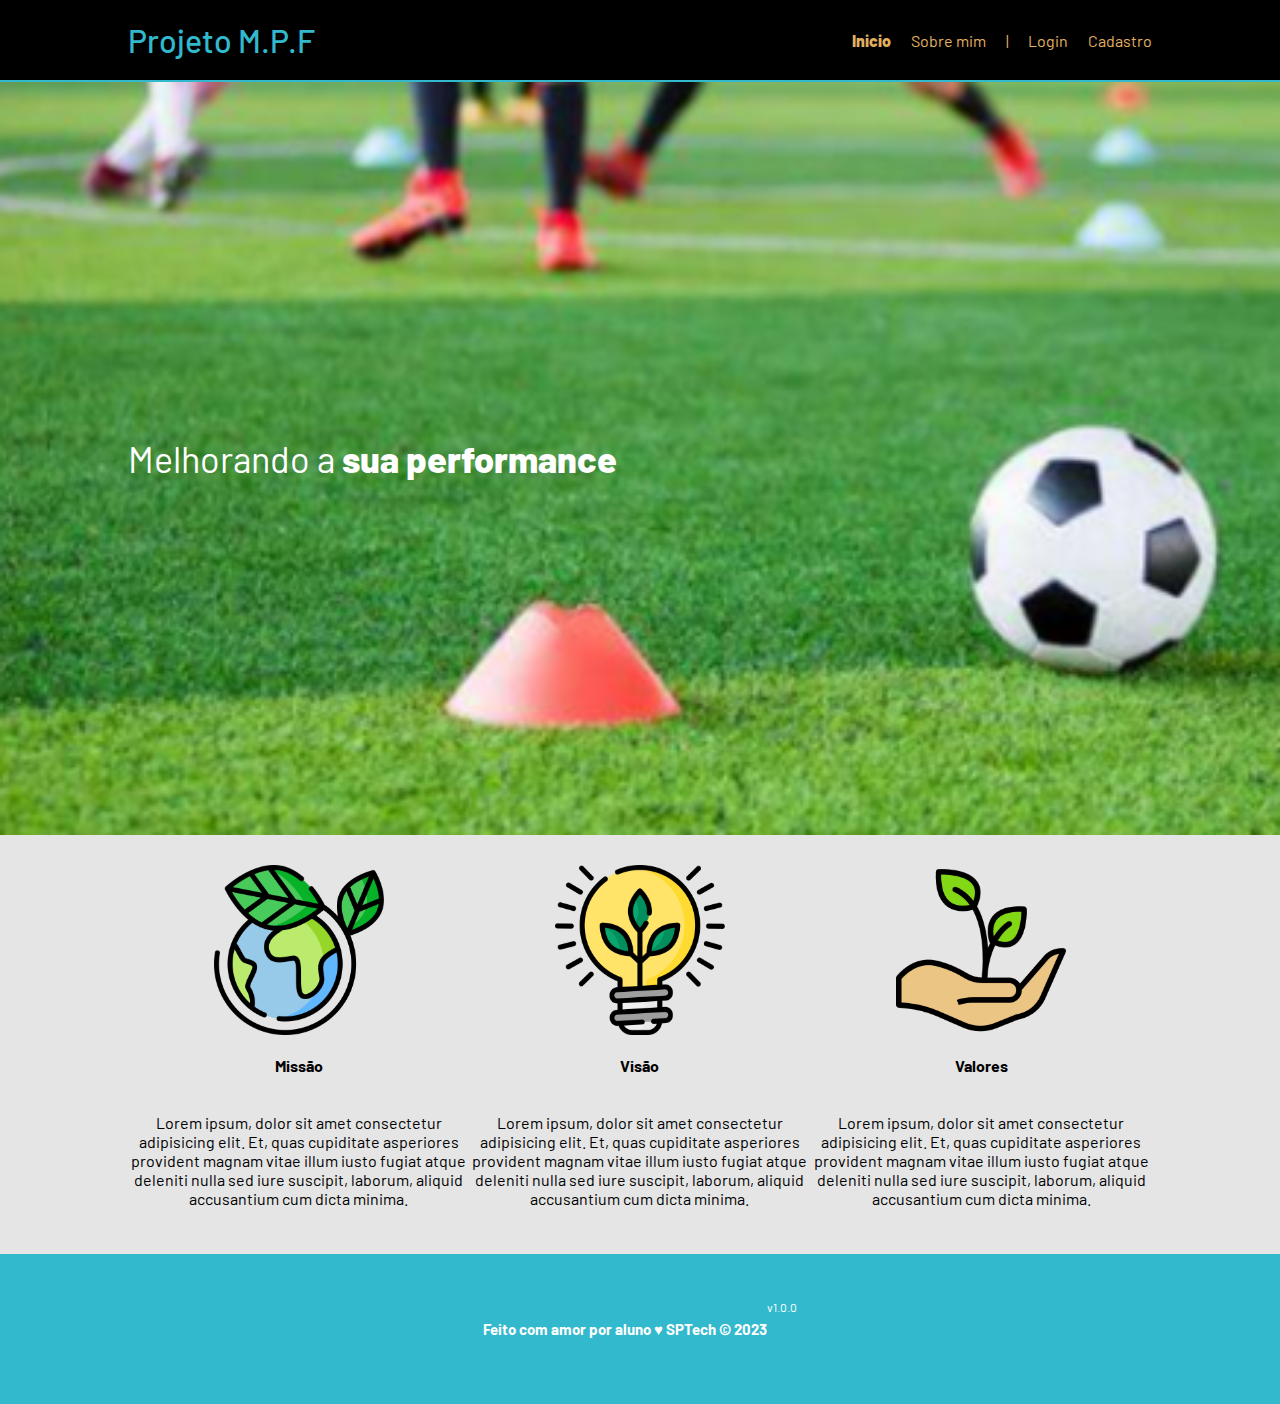
==== site/public/index.html @ cc3e9456 "implementação web-data-wiz" ====
<!DOCTYPE html>
<html lang="en">

<head>
    <meta charset="UTF-8">
    <meta http-equiv="X-UA-Compatible" content="IE=edge">
    <meta name="viewport" content="width=device-width, initial-scale=1.0">

    <title>Projeto M.P.F</title>

    <script src="./js/sessao.js"></script>

    <link rel="stylesheet" href="./css/estilo.css">
    <link rel="icon" href="./assets/icon/favicon2.ico">
    <link rel="preconnect" href="https://fonts.gstatic.com">
</head>

<body>
    <div class="header">
      <div class="container">
        <h1 class="titulo">Projeto M.P.F</h1>
        <ul class="navbar">
          <li class="agora">
            <a href="#">Inicio</a>
          </li>
          <li>
            <a href="sobre mim.html">Sobre mim</a>
          </li>
          <li>|</li>
          <li>
            <a href="login.html">Login</a>
          </li>
          <li>
            <a href="cadastro.html">Cadastro</a>
          </li>
        </ul>
      </div>
    </div>
  
    <div class="banner">
      <div class="container">
        <p>Melhorando a <span>sua performance</span></p>
      </div>
    </div>
  
    <div class="social">
      <div class="container">
        <div class="boxes">
          <div class="box">
            <img src="assets/imgs/planet-earth_color.png">
            <h4>Missão</h4>
            <p>Lorem ipsum, dolor sit amet consectetur adipisicing elit. Et, quas cupiditate asperiores provident magnam
              vitae illum iusto fugiat atque deleniti nulla sed iure suscipit, laborum, aliquid accusantium cum dicta
              minima.</p>
          </div>
          <div class="box">
            <img src="assets/imgs/lightbulb_color.png">
            <h4>Visão</h4>
            <p>Lorem ipsum, dolor sit amet consectetur adipisicing elit. Et, quas cupiditate asperiores provident magnam
              vitae illum iusto fugiat atque deleniti nulla sed iure suscipit, laborum, aliquid accusantium cum dicta
              minima.</p>
          </div>
          <div class="box">
            <img src="assets/imgs/growth_color.png">
            <h4>Valores</h4>
            <p>Lorem ipsum, dolor sit amet consectetur adipisicing elit. Et, quas cupiditate asperiores provident magnam
              vitae illum iusto fugiat atque deleniti nulla sed iure suscipit, laborum, aliquid accusantium cum dicta
              minima.</p>
          </div>
        </div>
      </div>
    </div>
  
    <div class="footer">
      <div class="container">
        <h4>Feito com amor por aluno &hearts; SPTech &copy; 2023</h4>
        <span class="version">v1.0.0</span>
      </div>
    </div>
  </body>

</html>
---- site/public/css/estilo.css ----
@import url('https://fonts.googleapis.com/css2?family=Barlow:ital,wght@0,100;0,200;0,300;0,400;0,500;0,600;0,700;0,800;0,900;1,100;1,200;1,300;1,400;1,500;1,600;1,700;1,800;1,900&display=swap');

body {
  margin: 0;
  padding: 0;
  font-family: 'Barlow', 'Segoe UI', 'Segoe UI', Tahoma, Geneva, Verdana, sans-serif;
  background-color: black;
}

:root {
  --tamanho-header: 80px;
  --tamanho-banner: calc(100vh - var(--tamanho-header) - var(--tamanho-footer) - 2px);
  --tamanho-simulador: calc(100vh - var(--tamanho-header) - var(--tamanho-footer) - 2px);
  --tamanho-login: calc(100vh - var(--tamanho-header) - var(--tamanho-footer) - 2px);
  --tamanho-footer: 65px;
}

.container {
  display: flex;
  width: 80%;
  margin: auto;
}

.header {
  height: var(--tamanho-header);
  border-bottom: 2px solid #32b9cd;
}

.header .container {
  justify-content: space-between;
  align-items: center;
  height: 100%;
}

.header a {
  text-decoration: none;
  color: #e3b062;
}

.agora {
  font-weight: 800;
}

.navbar {
  width: 300px;
  display: flex;
  align-items: center;
  justify-content: space-between;
  list-style: none;
  color: #e3b062;
}

.titulo {
  color: #32b9cd;
  width: fit-content;
  font-weight: 500;
}

.header h1 {
  margin: 0;
}

/* BANNER */

.banner {
  height: var(--tamanho-banner);
  color: white;
  background-image: url('../assets/imgs/Capa_projeto.png');
  background-size: cover;
}

.banner .container {
  justify-content:left; 
  align-items: center;
  height: 100%;
}

.banner .container p {
  width: 50%;
  margin: 0;
  padding: 0;
  font-size: 36px;
}

.banner .container span {
  font-weight: 800;
}

/* MISSÃO VISÃO VALORES */

.social {
  background-color: #e5e5e5;
  display: flex;
}

.social .container {
  justify-content: center;
}

.box img {
  width: 170px;
}

.social .container .boxes {
  display: flex;
  justify-content: space-between;
  width: 100%;
  padding: 30px 0;
}

.social p {
  text-align: center;
}

.box {
  display: flex;
  flex-direction: column;
  align-items: center;
}

/* FOOTER */

.footer {
  background-color: #32b9cd;
  height: 150px;
  color: #fff;
  display: flex;
  font-size: 15px;
}

.footer .container {
  justify-content: center;
  text-align: center;
}

.footer .container .version {
  font-size: 12px;
}

/* LOGIN */

.login {
  height: var(--tamanho-login);
  background-image: url('../assets/imgs/bg-jelly-fish-para-home.png');
  background-size: cover;
}

.login .container {
  justify-content: center;
  align-items: center;
  height: 100%;
}

.card {
  width: 50%;
  background-color: #e5e5e5;
  border-radius: 10px;
  display: flex;
  align-items: center;
  justify-content: space-evenly;
  color: palevioletred;
  flex-direction: column;
  height: fit-content;
  padding: 20px 0;
}

.card h2 {
  margin: 0;
  font-size: 30px;
}

.formulario {
  display: flex;
  height: 90%;
  width: 80%;
  justify-content: space-around;
  flex-direction: column;
}

.formulario span {
  font-size: 15px;
  font-weight: 800;
}

.formulario input {
  border: 2px solid #32b9cd;
  text-align: center;
  border-radius: 10px;
  margin: 0;
}

.formulario select {
  border: 2px solid #32b9cd;
  background-color: white;
  color: gray;
  height: 36px;
  text-align: center;
  border-radius: 10px;
  margin: 0;
}

.campo {
  display: flex;
  flex-direction: column;
  justify-content: start;
  padding: 5px 0;
}

.botao {
  cursor: pointer;
  font-family: "Barlow", sans-serif;
  border: 0;
  border-radius: 5px;
  font-weight: 600;
  font-size: 18px;
  color: #fff;
  background-color: #ED145B;
  width: 120px;
  height: 30px;
  align-self: center;
  margin-top: 20px;
}

.loading-div {
  width: 50px;
  display: none;
}

.loading-div img {
  height: 50px;
  width: 50px;
}

#div_erros_login {
  display: none
}

/* FORMULARIO */

.alerta_erro{
  display: flex;
  justify-content: flex-end;
}

.card_erro {
  display: none;
  background-color: #fff;
  color: black;
  width: 230px;
  position: fixed;
  border-radius: 4px;
  border: #ED145B 3px solid;
  padding: 10px;
  margin-right: 10%;
}

.card_erro #mensagem_erro{
  font-weight: 500;
  font-size: 20px;
}

.formulario .tipo_campo {
  font-size: 20px;
  font-weight: 600 !important;
}

.formulario {
  display: flex;
  flex-direction: column;
}

input {
  margin-bottom: 10px;
  border: 2px solid #32b9cd;
  padding: 10px;
  text-align: center;
  border-radius: 10px;
}

.btn {
  font-family: "Barlow", sans-serif;
  border: 0;
  border-radius: 5px;
  font-weight: 600;
  font-size: 18px;
  padding: 10px 15px;
  color: white;
  background-color: #ED145B;
  width: 120px;
  align-self: center;
  margin-top: 5px;
}

.loading-div {
  width: 50px;
  margin: auto;
  display: none;
}

.loading-div img {
  height: 50px;
  width: 50px;
}

/* SIMULADOR */

.simulador {
  color: white;
}

.simulador .container {
  flex-direction: column;
  overflow: scroll; 
  height: var(--tamanho-simulador);
}

/* ALERTA */

#alerta {
  position: absolute;
  right: 0;
  bottom: 0;
}

.mensagem-alarme {
  background-color: white;
  border-radius: 5px;
  width: 300px;
  height: 80px;
  margin: 10px;
  padding: 10px 0;
  display: flex;
  justify-content: space-evenly;
  align-items: center;
}

.mensagem-alarme h3 {
  font-size: 14px;
  margin: 0;
}

.mensagem-alarme .informacao {
  width: 66%;
}

.alarme-sino {
  width: 48px;
  height: 48px;
  animation-name: bell;
  animation-duration: 4s;
  background-image: url('https://cdn-icons-png.flaticon.com/512/1157/1157000.png');
  background-size: cover;
  animation-iteration-count: infinite;
}

@keyframes bell {
  0%   {transform: rotate(25deg)}
  25%  {transform: rotate(-25deg)}
  50%  {transform: rotate(25deg)}
  75%  {transform: rotate(-25deg)}
  100% {transform: rotate(25deg)}
}
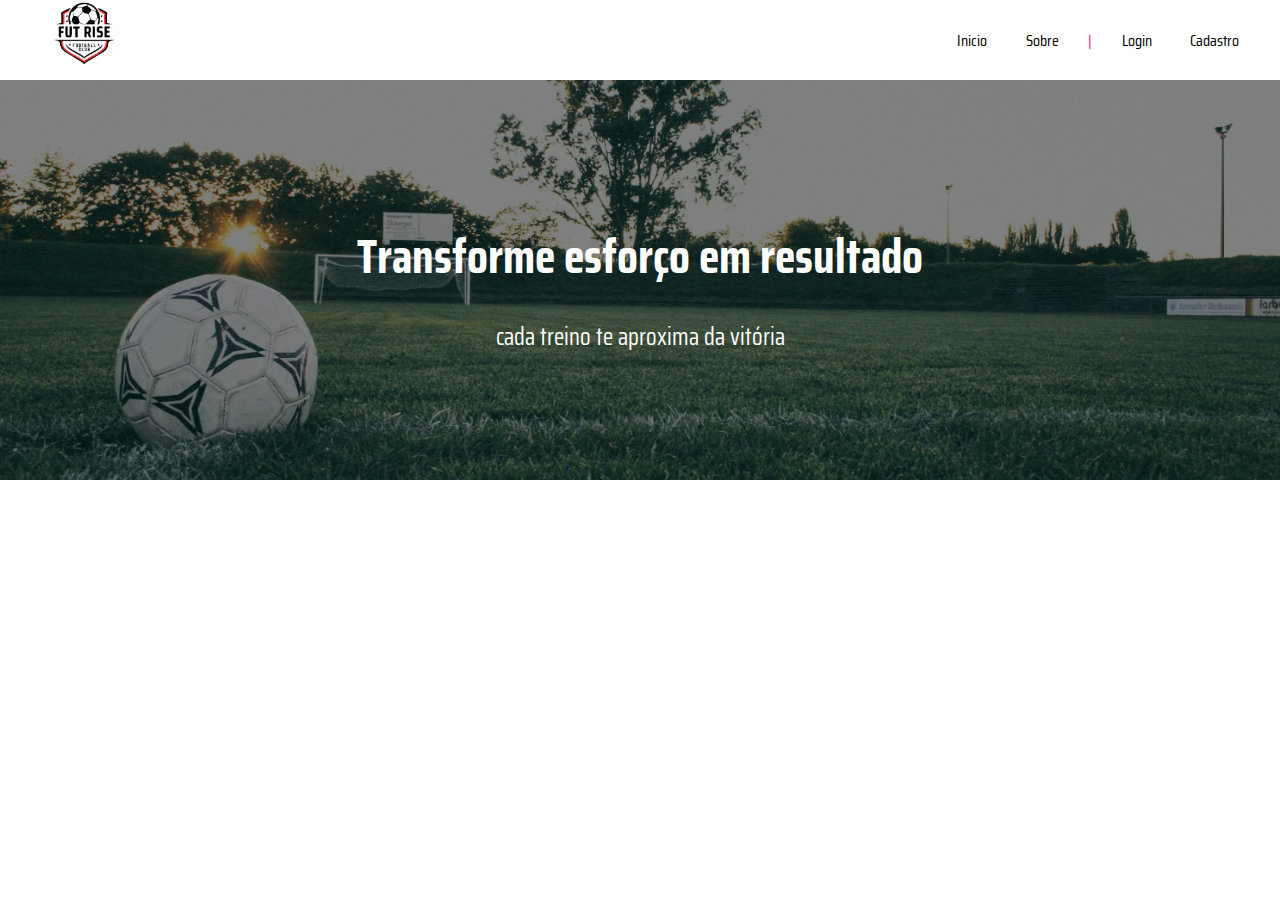
==== commit 53c84736: "html em andamento" ====
--- a/site/public/index.html
+++ b/site/public/index.html
@@ -11,72 +11,51 @@
     <script src="./js/sessao.js"></script>
 
     <link rel="stylesheet" href="./css/estilo.css">
-    <link rel="icon" href="./assets/icon/favicon2.ico">
+    <link rel="icon" href="./assets/icon/ico.ico">
+    <link href="https://fonts.googleapis.com/css2?family=Saira+Condensed:wght@300;400;700&display=swap" rel="stylesheet">
     <link rel="preconnect" href="https://fonts.gstatic.com">
 </head>
 
 <body>
-    <div class="header">
-      <div class="container">
-        <h1 class="titulo">Projeto M.P.F</h1>
-        <ul class="navbar">
-          <li class="agora">
-            <a href="#">Inicio</a>
-          </li>
-          <li>
-            <a href="sobre mim.html">Sobre mim</a>
-          </li>
-          <li>|</li>
-          <li>
-            <a href="login.html">Login</a>
-          </li>
-          <li>
-            <a href="cadastro.html">Cadastro</a>
-          </li>
-        </ul>
-      </div>
+  <div class="header">
+    <div class="container">
+      <h1 class="titulo">
+        <img src="assets/imgs/logoCerto.png" alt="Logo" class="logo">
+      </h1>
+      <ul class="navbar">
+        <li class="agora">
+          <a href="#">Inicio</a>
+        </li>
+        <li>
+          <a href="sobre mim.html">Sobre</a>
+        </li>
+        <li>|</li>
+        <li>
+          <a href="realLogin.html">Login</a>
+        </li>
+        <li>
+          <a href="cadastro.html">Cadastro</a>
+        </li>
+      </ul>
     </div>
+  </div>  
+  <section class="soccer">
+    <div class="soccer-text">
+        <h1>Transforme esforço em resultado</h1>
+        <p>cada treino te aproxima da vitória</p>
+    </div>
+    <img src="assets/imgs/firstSocc.jpg" alt="Imagem Hero" class="soccer-image">
+</section>
+
   
-    <div class="banner">
-      <div class="container">
-        <p>Melhorando a <span>sua performance</span></p>
-      </div>
-    </div>
-  
-    <div class="social">
-      <div class="container">
-        <div class="boxes">
-          <div class="box">
-            <img src="assets/imgs/planet-earth_color.png">
-            <h4>Missão</h4>
-            <p>Lorem ipsum, dolor sit amet consectetur adipisicing elit. Et, quas cupiditate asperiores provident magnam
-              vitae illum iusto fugiat atque deleniti nulla sed iure suscipit, laborum, aliquid accusantium cum dicta
-              minima.</p>
-          </div>
-          <div class="box">
-            <img src="assets/imgs/lightbulb_color.png">
-            <h4>Visão</h4>
-            <p>Lorem ipsum, dolor sit amet consectetur adipisicing elit. Et, quas cupiditate asperiores provident magnam
-              vitae illum iusto fugiat atque deleniti nulla sed iure suscipit, laborum, aliquid accusantium cum dicta
-              minima.</p>
-          </div>
-          <div class="box">
-            <img src="assets/imgs/growth_color.png">
-            <h4>Valores</h4>
-            <p>Lorem ipsum, dolor sit amet consectetur adipisicing elit. Et, quas cupiditate asperiores provident magnam
-              vitae illum iusto fugiat atque deleniti nulla sed iure suscipit, laborum, aliquid accusantium cum dicta
-              minima.</p>
-          </div>
-        </div>
-      </div>
-    </div>
-  
+  <!--
     <div class="footer">
       <div class="container">
         <h4>Feito com amor por aluno &hearts; SPTech &copy; 2023</h4>
         <span class="version">v1.0.0</span>
       </div>
     </div>
+  -->
   </body>
 
 </html>--- a/site/public/css/estilo.css
+++ b/site/public/css/estilo.css
@@ -3,8 +3,8 @@
 body {
   margin: 0;
   padding: 0;
-  font-family: 'Barlow', 'Segoe UI', 'Segoe UI', Tahoma, Geneva, Verdana, sans-serif;
-  background-color: black;
+  font-family: 'Saira Condensed', sans-serif;
+  
 }
 
 :root {
@@ -15,18 +15,19 @@
   --tamanho-footer: 65px;
 }
 
-.container {
-  display: flex;
-  width: 80%;
-  margin: auto;
-}
+  .container {
+    display: flex;
+    width: 95%;
+    margin: auto;
+  }
 
 .header {
   height: var(--tamanho-header);
-  border-bottom: 2px solid #32b9cd;
+  
 }
 
 .header .container {
+  color: #ED145B;
   justify-content: space-between;
   align-items: center;
   height: 100%;
@@ -34,12 +35,20 @@
 
 .header a {
   text-decoration: none;
-  color: #e3b062;
-}
-
-.agora {
-  font-weight: 800;
-}
+  color: #000000;
+  padding: 7px ; 
+  display: inline-block; 
+  border: 2px solid transparent; /* Borda transparente por padrão */
+  border-radius: 5px; /* Adiciona bordas arredondadas */
+  transition: all 0.3s ease; /* Transição suave para todas as propriedades */
+}
+
+.header a:hover {
+  transform: scale(1.1); /* Expande o botão 10% ao passar o cursor */
+  border-color: #000000; /* Adiciona a borda preta quando o hover ocorre */
+}
+
+
 
 .navbar {
   width: 300px;
@@ -47,18 +56,11 @@
   align-items: center;
   justify-content: space-between;
   list-style: none;
-  color: #e3b062;
-}
-
-.titulo {
-  color: #32b9cd;
-  width: fit-content;
-  font-weight: 500;
-}
-
-.header h1 {
-  margin: 0;
-}
+
+}
+
+
+
 
 /* BANNER */
 
@@ -67,6 +69,13 @@
   color: white;
   background-image: url('../assets/imgs/Capa_projeto.png');
   background-size: cover;
+
+}
+.banner2 {
+  height: var(--tamanho-banner);
+  color: white;
+  background-image: url('../assets/imgs/Diego_capa.jpeg');
+  background-size: cover;
 }
 
 .banner .container {
@@ -85,43 +94,30 @@
 .banner .container span {
   font-weight: 800;
 }
-
-/* MISSÃO VISÃO VALORES */
-
-.social {
-  background-color: #e5e5e5;
-  display: flex;
-}
-
-.social .container {
-  justify-content: center;
-}
-
-.box img {
-  width: 170px;
-}
-
-.social .container .boxes {
-  display: flex;
-  justify-content: space-between;
-  width: 100%;
-  padding: 30px 0;
-}
-
-.social p {
-  text-align: center;
-}
-
-.box {
-  display: flex;
-  flex-direction: column;
-  align-items: center;
-}
+.banner2 .container {
+  justify-content:center; 
+  align-items: center;
+  height: 100%;
+}
+
+.banner2 .container p {
+  width: 50%;
+  margin: 0;
+  padding: 0;
+  font-size: 36px;
+}
+
+.banner2 .container span {
+  font-weight: 800;
+}
+
+
+
 
 /* FOOTER */
 
 .footer {
-  background-color: #32b9cd;
+  background-color: #e83b3b;
   height: 150px;
   color: #fff;
   display: flex;
@@ -176,6 +172,10 @@
   justify-content: space-around;
   flex-direction: column;
 }
+.logo{
+    width: 100px;
+    height: 100px;
+}
 
 .formulario span {
   font-size: 15px;
@@ -183,14 +183,14 @@
 }
 
 .formulario input {
-  border: 2px solid #32b9cd;
+  border: 2px solid #e83b3b;
   text-align: center;
   border-radius: 10px;
   margin: 0;
 }
 
 .formulario select {
-  border: 2px solid #32b9cd;
+  border: 2px solid #e83b3b;
   background-color: white;
   color: gray;
   height: 36px;
@@ -271,7 +271,7 @@
 
 input {
   margin-bottom: 10px;
-  border: 2px solid #32b9cd;
+  border: 2px solid #e83b3b;
   padding: 10px;
   text-align: center;
   border-radius: 10px;
@@ -353,10 +353,116 @@
   animation-iteration-count: infinite;
 }
 
-@keyframes bell {
-  0%   {transform: rotate(25deg)}
-  25%  {transform: rotate(-25deg)}
-  50%  {transform: rotate(25deg)}
-  75%  {transform: rotate(-25deg)}
-  100% {transform: rotate(25deg)}
+
+
+.body-login{
+  font-family: 'Poppins', sans-serif;
+  height: 100vh;
+  display: flex;
+  background-image: url('../assets/imgs/thirdSocc.jpg'); /* Caminho para sua imagem de fundo */
+  background-size: cover; 
+  background-position: right;
+}
+
+.login-container {
+  width: 100%;
+  height: 100%;
+  display: flex;
+  justify-content: right; /* Alinha os itens à direita */
+  gap: 50px; /* Cria um espaçamento controlado entre os itens */
+  align-items: center;
+  background: rgba(0, 0, 0, 0.5); /* Fundo escuro para contraste */
+}
+
+/* Caixa de login */
+.login-box {
+  background-color: rgba(104, 101, 101, 0.9); /* Fundo branco com transparência */
+  padding: 50px;
+  border-radius: 8px;
+  box-shadow: 0 4px 8px rgba(0, 0, 0, 0.2);
+  width: 100%;
+  max-width: 400px; /* Largura máxima */
+  text-align: center;
+}
+
+/* Título */
+.login-box h2 {
+  font-size: 20px;
+  margin-bottom: 20px;
+  color: #333;
+}
+
+/* Estilo dos campos de entrada */
+.textbox {
+  margin-bottom: 20px;
+  position: relative;
+}
+
+.textbox input {
+  width: 80%;
+  padding: 10px;
+  font-size: 16px;
+  border: 2px solid #ccc;
+  border-radius: 4px;
+  outline: none;
+  box-sizing: border-box;
+}
+
+.textbox input:focus {
+  border-color: #007BFF;
+}
+
+/* Estilo do botão */
+.submit-btn button {
+  width: 70%;
+  padding: 10px;
+  background-color: #e83b3b;
+  color: white;
+  border: none;
+  border-radius: 2px;
+  font-size: 18px;
+  cursor: pointer;
+  transition: background-color 0.3s ease;
+}
+
+.submit-btn button:hover {
+  background-color: #e83b3b;
+}
+.title-login{
+  font-size: 25px;
+}
+
+.soccer {
+
+  position: relative;
+  text-align: center;
+}
+
+
+.soccer-image {
+  width: 100%;
+  position: relative;
+  height: 400px;
+  object-fit: cover; 
+}
+
+
+.soccer-text {
+  position: absolute;
+  top: 50%;
+  left: 50%;
+  transform: translate(-50%, -50%);
+  color: #fff;
+  z-index: 10; 
+
+}
+
+.soccer-text h1 {
+  font-size: 3em;
+  margin-bottom: 10px;
+}
+
+
+.soccer-text p {
+  font-size: 1.5em;
 }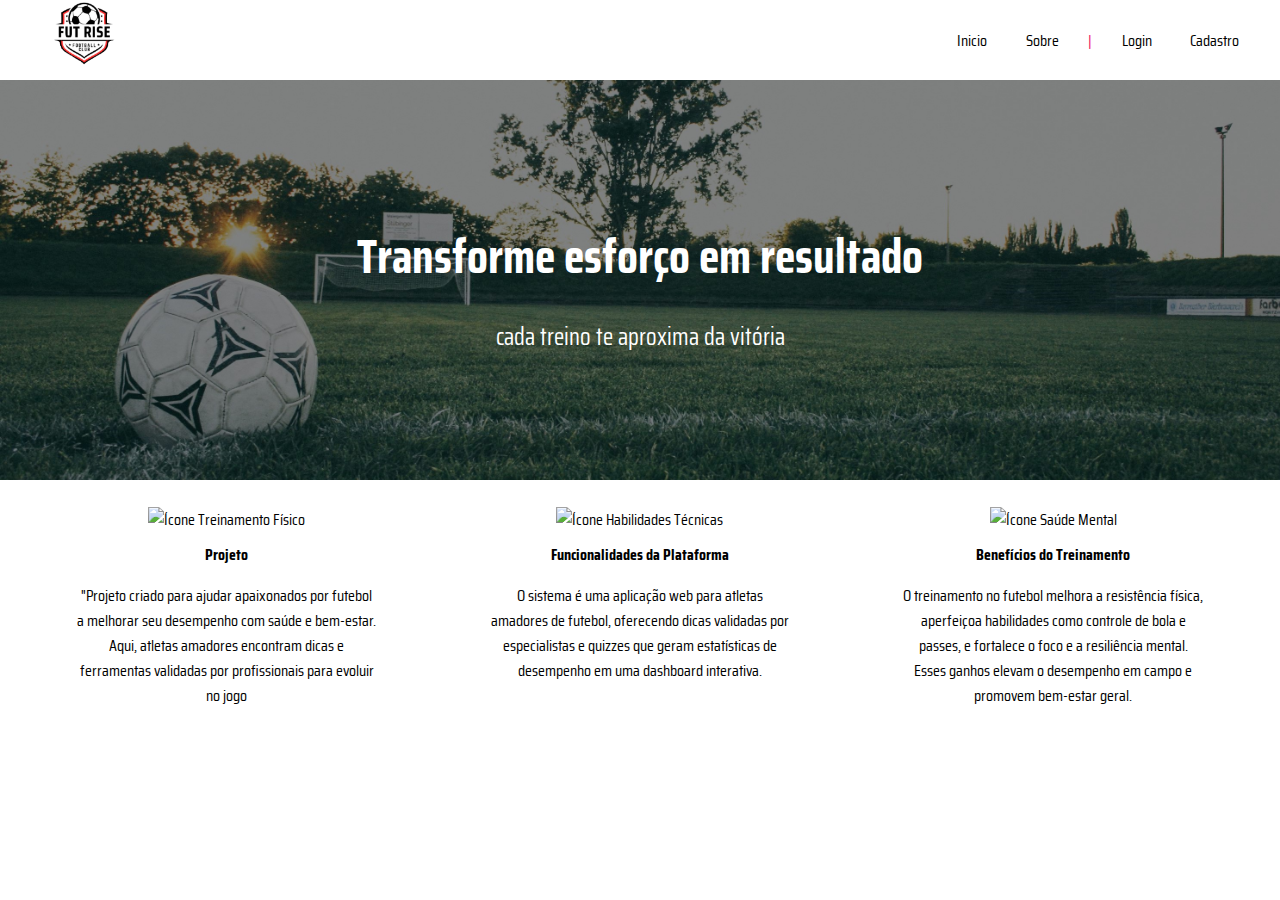
==== commit 522fb309: "atualização sobre mim" ====
--- a/site/public/index.html
+++ b/site/public/index.html
@@ -6,7 +6,7 @@
     <meta http-equiv="X-UA-Compatible" content="IE=edge">
     <meta name="viewport" content="width=device-width, initial-scale=1.0">
 
-    <title>Projeto M.P.F</title>
+    <title>Fut Rise</title>
 
     <script src="./js/sessao.js"></script>
 
@@ -31,7 +31,7 @@
         </li>
         <li>|</li>
         <li>
-          <a href="realLogin.html">Login</a>
+          <a href="login.html">Login</a>
         </li>
         <li>
           <a href="cadastro.html">Cadastro</a>
@@ -47,6 +47,24 @@
     <img src="assets/imgs/firstSocc.jpg" alt="Imagem Hero" class="soccer-image">
 </section>
 
+<section class="icon-section">
+  <div class="icon-item">
+    <img src="assets/imgs/football-field.png" alt="Ícone Treinamento Físico">
+    <p><strong>Projeto</strong></p>
+    <div>"Projeto criado para ajudar apaixonados por futebol a melhorar seu desempenho com saúde e bem-estar. Aqui, atletas amadores encontram dicas e ferramentas validadas por profissionais para evoluir no jogo</div>
+  </div>
+  <div class="icon-item">
+    <img src="assets/imgs/trophy.png" alt="Ícone Habilidades Técnicas">
+    <p><strong>Funcionalidades da Plataforma</strong></p>
+    <div>O sistema é uma aplicação web para atletas amadores de futebol, oferecendo dicas validadas por especialistas e quizzes que geram estatísticas de desempenho em uma dashboard interativa.</div>
+  </div>
+  <div class="icon-item">
+    <img src="assets/imgs/soccer-player.png" alt="Ícone Saúde Mental">
+  <p><strong>Benefícios do Treinamento</strong></p>
+    <div>O treinamento no futebol melhora a resistência física, aperfeiçoa habilidades como controle de bola e passes, e fortalece o foco e a resiliência mental. Esses ganhos elevam o desempenho em campo e promovem bem-estar geral.</div>
+  </div>
+</section>
+
   
   <!--
     <div class="footer">
--- a/site/public/css/estilo.css
+++ b/site/public/css/estilo.css
@@ -110,6 +110,15 @@
 .banner2 .container span {
   font-weight: 800;
 }
+
+/* TELA DO USUÁRIO*/
+
+ .tela {
+  display: flex;
+  width: 100%;
+  height: 100%;
+  /* ----- width: 100vw; */
+ }
 
 
 
@@ -357,9 +366,9 @@
 
 .body-login{
   font-family: 'Poppins', sans-serif;
-  height: 100vh;
-  display: flex;
-  background-image: url('../assets/imgs/thirdSocc.jpg'); /* Caminho para sua imagem de fundo */
+  height: 89.2vh;
+  display: flex;
+  background-image: url('../assets/imgs/thirdSocc.jpg'); /* Caminho para imagem de fundo */
   background-size: cover; 
   background-position: right;
 }
@@ -368,7 +377,7 @@
   width: 100%;
   height: 100%;
   display: flex;
-  justify-content: right; /* Alinha os itens à direita */
+  justify-content: center; /* Alinha os itens à direita */
   gap: 50px; /* Cria um espaçamento controlado entre os itens */
   align-items: center;
   background: rgba(0, 0, 0, 0.5); /* Fundo escuro para contraste */
@@ -465,4 +474,32 @@
 
 .soccer-text p {
   font-size: 1.5em;
+}
+
+.icon-section {
+  display: flex;
+  justify-content: space-around; /* Espaçamento uniforme entre os itens */
+  align-items: flex-start; /* Alinha os itens ao topo */
+  padding: 20px;
+  background-color: #ffffff;
+}
+
+.icon-item {
+  text-align: justify;
+  text-align: center; /* Centraliza o texto em relação à imagem */
+  max-width: 300px; /* Limita a largura para melhor alinhamento */
+}
+
+.icon-item img {
+  width: 100px; /* Define o tamanho das imagens */
+  height: 100px;
+  object-fit: cover;
+}
+
+.icon-item p {
+ 
+  margin-top: 10px; /* Espaçamento entre a imagem e o texto */
+  font-size: 1rem;
+  font-weight: 400; /* Usa um peso válido para a fonte */
+  color: #000000;
 }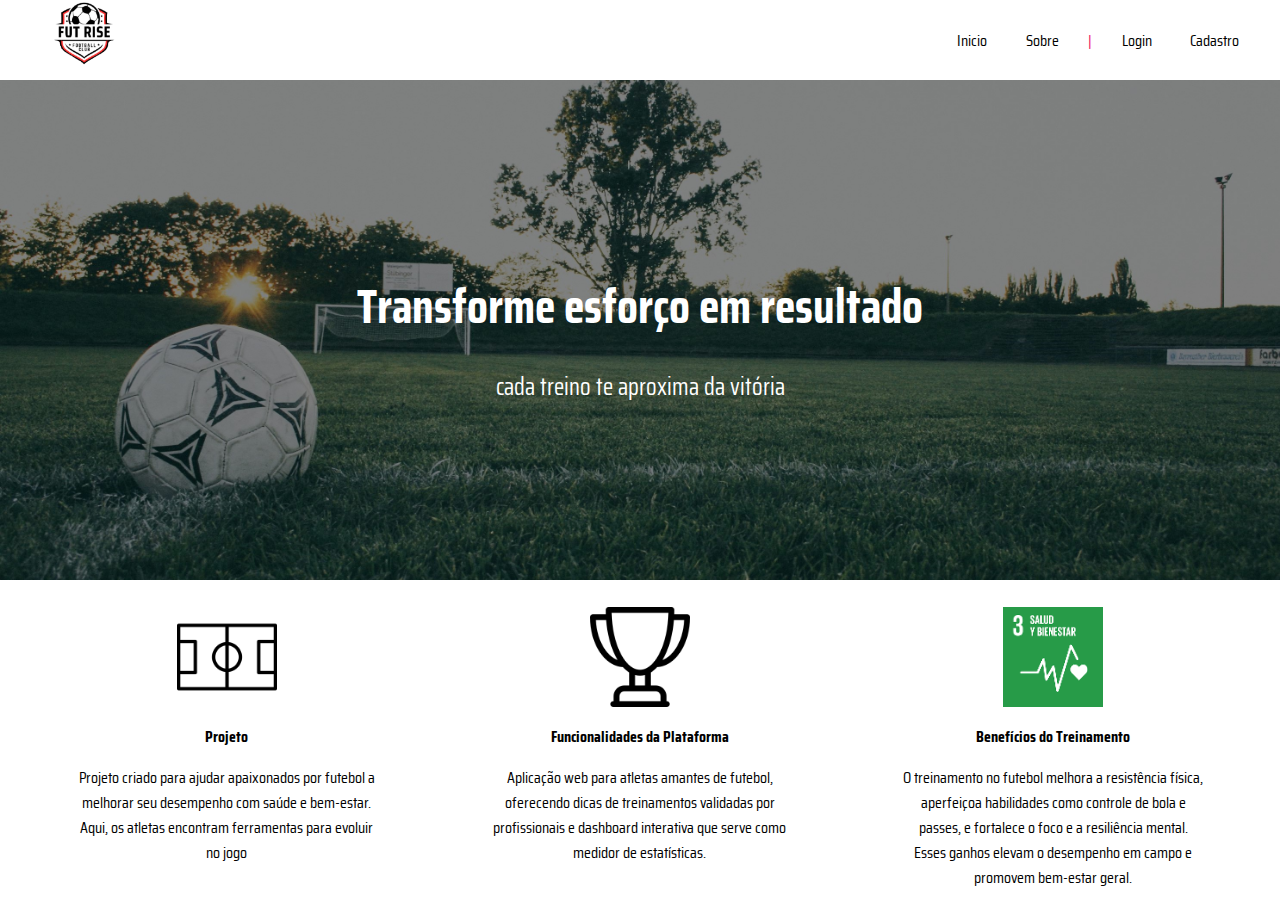
==== commit 9749e2a2: "teste funcionalidades" ====
--- a/site/public/index.html
+++ b/site/public/index.html
@@ -51,15 +51,15 @@
   <div class="icon-item">
     <img src="assets/imgs/football-field.png" alt="Ícone Treinamento Físico">
     <p><strong>Projeto</strong></p>
-    <div>"Projeto criado para ajudar apaixonados por futebol a melhorar seu desempenho com saúde e bem-estar. Aqui, atletas amadores encontram dicas e ferramentas validadas por profissionais para evoluir no jogo</div>
+    <div>Projeto criado para ajudar apaixonados por futebol a melhorar seu desempenho com saúde e bem-estar. Aqui, os atletas encontram ferramentas para evoluir no jogo</div>
   </div>
   <div class="icon-item">
     <img src="assets/imgs/trophy.png" alt="Ícone Habilidades Técnicas">
     <p><strong>Funcionalidades da Plataforma</strong></p>
-    <div>O sistema é uma aplicação web para atletas amadores de futebol, oferecendo dicas validadas por especialistas e quizzes que geram estatísticas de desempenho em uma dashboard interativa.</div>
+    <div>Aplicação web para atletas amantes de futebol, oferecendo dicas de treinamentos validadas por profissionais e dashboard interativa que serve como medidor de estatísticas.</div>
   </div>
   <div class="icon-item">
-    <img src="assets/imgs/soccer-player.png" alt="Ícone Saúde Mental">
+    <img src="assets/imgs/ods3.png" alt="Ícone Saúde Mental">
   <p><strong>Benefícios do Treinamento</strong></p>
     <div>O treinamento no futebol melhora a resistência física, aperfeiçoa habilidades como controle de bola e passes, e fortalece o foco e a resiliência mental. Esses ganhos elevam o desempenho em campo e promovem bem-estar geral.</div>
   </div>
--- a/site/public/css/estilo.css
+++ b/site/public/css/estilo.css
@@ -451,7 +451,7 @@
 .soccer-image {
   width: 100%;
   position: relative;
-  height: 400px;
+  height: 500px;
   object-fit: cover; 
 }
 
@@ -502,4 +502,49 @@
   font-size: 1rem;
   font-weight: 400; /* Usa um peso válido para a fonte */
   color: #000000;
-}+}
+
+.containerSobre {
+  display: flex;
+  width: 100%;
+  height: 65vh;
+  background-color: #353238;
+  justify-content: space-evenly;
+  align-items: center;
+}
+
+.conteudoSobre {
+  width: 50vw;
+  height: 50vh;
+  background-color: #ffffff;
+  font-size: 2vw;
+  padding: 0.5vw;
+  border-radius: 0.8vw;
+  border-color: #353238;
+  text-align: center;
+}
+.conteudoSobre h6{
+  font-size: 2vw;
+}
+.conteudoSobre p{
+  font-size: 1.3vw;
+}
+
+.conteudoSobre img {
+  width: 30vw;
+  height: 50vh;
+  /* margin-left: 120px; */
+}
+
+.teste{
+  color: #b88d0b;
+}
+.valores{
+  width: 100vw;
+  height: 5vh;
+  align-items: center;
+  text-align: center;
+  font-size: 5vw;
+  margin-bottom: 100px;
+}
+
